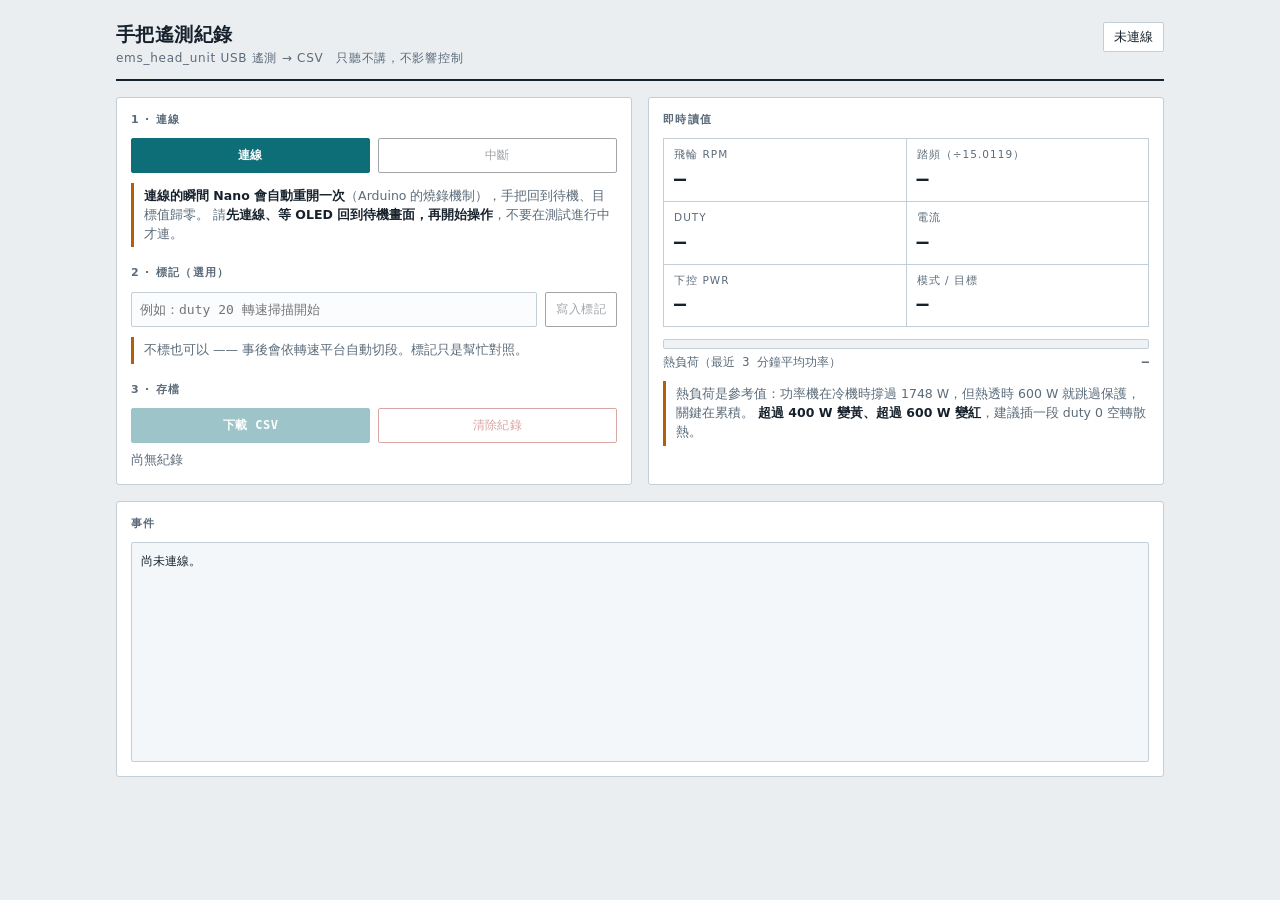
==== head_unit_logger.html @ 4ef879b7 "feat(arduino): FW 0.5 DUTY 按住改跳檔、放開才送；新增功率機記錄與對齊工具 DUTY 模式按住 ↑↓ 改成依序停靠 0/5/10/15/20/25/30/40/50/60/7" ====
<!doctype html>
<html lang="zh-Hant">
<head>
<meta charset="utf-8" />
<meta name="viewport" content="width=device-width,initial-scale=1" />
<title>EMS Bike — 手把遙測紀錄</title>
<style>
  :root{
    --paper:#eaeef1; --panel:#fff; --rule:#c3ced7; --ink:#16212c; --ink-soft:#5b6b7a;
    --signal:#0d6e78; --live:#b45f06; --fault:#a3231c; --warn:#b8860b;
    --mono:ui-monospace,"SF Mono","JetBrains Mono","Cascadia Mono",Consolas,monospace;
    --sans:system-ui,-apple-system,"Segoe UI","Noto Sans TC",sans-serif;
  }
  *{box-sizing:border-box}
  body{margin:0;background:var(--paper);color:var(--ink);font-family:var(--sans);font-size:14px;line-height:1.5}
  .wrap{max-width:1080px;margin:0 auto;padding:20px 16px 48px}
  header{display:flex;flex-wrap:wrap;gap:12px;align-items:baseline;justify-content:space-between;padding-bottom:12px;border-bottom:2px solid var(--ink)}
  h1{font-size:19px;margin:0;letter-spacing:.02em}
  h1 small{display:block;font-weight:400;font-size:12px;color:var(--ink-soft);letter-spacing:.06em}
  .pill{border:1px solid var(--rule);background:var(--panel);border-radius:2px;padding:4px 10px;font-family:var(--mono);font-size:13px}
  .pill[data-live="1"]{border-color:var(--signal);color:var(--signal);font-weight:600}
  .pill[data-fault="1"]{border-color:var(--fault);color:var(--fault);font-weight:600}

  .grid{display:grid;grid-template-columns:minmax(0,1fr) minmax(0,1fr);gap:16px;margin-top:16px}
  @media(max-width:820px){.grid{grid-template-columns:1fr}}
  .panel{background:var(--panel);border:1px solid var(--rule);border-radius:3px;padding:14px}
  .panel h2{font-size:11px;letter-spacing:.12em;text-transform:uppercase;color:var(--ink-soft);margin:0 0 10px;font-weight:600}
  .note{font-size:12.5px;color:var(--ink-soft);border-left:3px solid var(--live);padding:4px 0 4px 10px;margin:10px 0 0}
  .note b{color:var(--ink)}
  .bad{border-left-color:var(--fault)} .bad b{color:var(--fault)}

  .row{display:flex;gap:8px;flex-wrap:wrap;margin-top:10px}
  .row>*{flex:1 1 120px}
  input{width:100%;padding:7px 8px;border:1px solid var(--rule);border-radius:2px;background:#fbfcfd;font-family:var(--mono);font-size:13px;color:var(--ink)}
  button{padding:8px 10px;border:1px solid var(--ink);border-radius:2px;background:var(--panel);color:var(--ink);font-family:var(--mono);font-size:12px;letter-spacing:.04em;cursor:pointer}
  button:hover:not(:disabled){background:var(--ink);color:var(--panel)}
  button:disabled{opacity:.4;cursor:not-allowed}
  button:focus-visible{outline:2px solid var(--signal);outline-offset:2px}
  button.primary{background:var(--signal);border-color:var(--signal);color:#fff;font-weight:600}
  button.primary:hover:not(:disabled){background:#0a565e}
  button.danger{border-color:var(--fault);color:var(--fault)}
  button.danger:hover:not(:disabled){background:var(--fault);color:#fff}

  .readout{display:grid;grid-template-columns:repeat(2,minmax(0,1fr));gap:1px;background:var(--rule);border:1px solid var(--rule)}
  .readout div{background:var(--panel);padding:8px 10px}
  .readout .k{display:block;font-size:10.5px;letter-spacing:.1em;text-transform:uppercase;color:var(--ink-soft)}
  .readout .v{display:block;font-family:var(--mono);font-size:20px;font-weight:600;font-variant-numeric:tabular-nums}

  .heat{margin-top:12px}
  .heat .bar{height:10px;background:#eef2f5;border:1px solid var(--rule);border-radius:2px;overflow:hidden}
  .heat .fill{height:100%;width:0;background:var(--signal);transition:width .3s}
  .heat[data-lv="1"] .fill{background:var(--warn)}
  .heat[data-lv="2"] .fill{background:var(--fault)}
  .heat .txt{display:flex;justify-content:space-between;font-family:var(--mono);font-size:12px;margin-top:4px;color:var(--ink-soft)}
  .heat[data-lv="2"] .txt b{color:var(--fault)}
  @media (prefers-reduced-motion:reduce){.heat .fill{transition:none}}

  pre{font-family:var(--mono);font-size:12px;background:#f4f7f9;border:1px solid var(--rule);border-radius:2px;
      padding:9px;margin:10px 0 0;height:220px;overflow:auto;white-space:pre-wrap;word-break:break-all}
  .stats{font-family:var(--mono);font-size:12.5px;color:var(--ink-soft);margin-top:8px}
</style>
</head>
<body>
<div class="wrap">

<header>
  <h1>手把遙測紀錄<small>ems_head_unit USB 遙測 → CSV　只聽不講，不影響控制</small></h1>
  <span class="pill" id="linkPill">未連線</span>
</header>

<div id="ctxWarn"></div>

<div class="grid">
  <section class="panel">
    <h2>1 · 連線</h2>
    <div class="row">
      <button class="primary" id="btnOpen">連線</button>
      <button id="btnClose" disabled>中斷</button>
    </div>
    <p class="note"><b>連線的瞬間 Nano 會自動重開一次</b>（Arduino 的燒錄機制），手把回到待機、目標值歸零。
      請<b>先連線、等 OLED 回到待機畫面，再開始操作</b>，不要在測試進行中才連。</p>

    <h2 style="margin-top:18px">2 · 標記（選用）</h2>
    <div class="row">
      <input id="markText" placeholder="例如：duty 20 轉速掃描開始" />
      <button id="btnMark" disabled style="flex:0 0 auto">寫入標記</button>
    </div>
    <p class="note">不標也可以 —— 事後會依轉速平台自動切段。標記只是幫忙對照。</p>

    <h2 style="margin-top:18px">3 · 存檔</h2>
    <div class="row">
      <button class="primary" id="btnSave" disabled>下載 CSV</button>
      <button class="danger" id="btnClear" disabled>清除紀錄</button>
    </div>
    <div class="stats" id="stats">尚無紀錄</div>
    <div id="restore"></div>
  </section>

  <section class="panel">
    <h2>即時讀值</h2>
    <div class="readout">
      <div><span class="k">飛輪 RPM</span><span class="v" id="vRpm">—</span></div>
      <div><span class="k">踏頻（÷15.0119）</span><span class="v" id="vCad">—</span></div>
      <div><span class="k">DUTY</span><span class="v" id="vDuty">—</span></div>
      <div><span class="k">電流</span><span class="v" id="vMa">—</span></div>
      <div><span class="k">下控 PWR</span><span class="v" id="vPwr">—</span></div>
      <div><span class="k">模式 / 目標</span><span class="v" id="vMode">—</span></div>
    </div>
    <div class="heat" id="heat">
      <div class="bar"><div class="fill" id="heatFill"></div></div>
      <div class="txt"><span>熱負荷（最近 3 分鐘平均功率）</span><b id="heatVal">—</b></div>
    </div>
    <p class="note">熱負荷是參考值：功率機在冷機時撐過 1748 W，但熱透時 600 W 就跳過保護，關鍵在累積。
      <b>超過 400 W 變黃、超過 600 W 變紅</b>，建議插一段 duty 0 空轉散熱。</p>
  </section>
</div>

<section class="panel" style="margin-top:16px">
  <h2>事件</h2>
  <pre id="log">尚未連線。</pre>
</section>

</div>

<script>
/* 速比由齒數決定：52/16 × 97/21 = 1261/84。與 app.js 的 FLYWHEEL_RATIO 同一個數，改的話兩邊一起改。 */
const RATIO = 15.0119;
const MODE_NAME = ['KP', 'ERG', 'DUTY'];
const HEAT_WINDOW_MS = 180000;
const HEAT_WARN = 400, HEAT_HOT = 600;
const STORE_KEY = 'headUnitLogger.rows';

const $ = id => document.getElementById(id);
let port = null, reader = null, readableClosed = null;
let rows = [];              // CSV 資料列（不含表頭）
let heatBuf = [];           // [時間戳, 功率]
let lastStatusAt = 0;
let saveTimer = null;

const HEADER = 'pc_time,pc_epoch_ms,type,nano_ms,flywheel_rpm,cadence,pwr_w,current_ma,'
             + 'duty_pct,tgt_reported,target_local,mode,flags,err,link,vin_v,note';

function log(s) {
  const el = $('log');
  if (el.textContent === '尚未連線。') el.textContent = '';
  el.textContent += `[${fmtTime(new Date())}] ${s}\n`;
  el.scrollTop = el.scrollHeight;
}
const pad = (n, w = 2) => String(n).padStart(w, '0');
/* 本地時間到毫秒：功率機軟體記的是本地時間，兩邊在同一台電腦上才對得起來 */
function fmtTime(d) {
  return `${d.getFullYear()}-${pad(d.getMonth()+1)}-${pad(d.getDate())} `
       + `${pad(d.getHours())}:${pad(d.getMinutes())}:${pad(d.getSeconds())}.${pad(d.getMilliseconds(), 3)}`;
}
const csvText = s => '"' + String(s).replace(/"/g, '""') + '"';

function push(fields) {
  const d = new Date();
  rows.push([fmtTime(d), d.getTime(), ...fields].join(','));
  paintStats();
}

function handleLine(line) {
  const p = line.split(',');
  if (p[0] === 'S' && p.length >= 13) {
    const [, ms, rpm, watt, ma, dx10, tgt, target, mode, flags, err, link, vinMv] = p.map(Number);
    const cad = rpm / RATIO;
    push(['S', ms, rpm, cad.toFixed(2), watt, ma, (dx10/10).toFixed(1), tgt, target,
          MODE_NAME[mode] ?? mode, flags, err, link, (vinMv/1000).toFixed(2), '']);
    paint({ rpm, cad, watt, ma, dx10, tgt, mode, link });
    heatAdd(watt);
    lastStatusAt = Date.now();
  } else if (p[0] === 'E' && p.length >= 3) {
    const msg = p.slice(2).join(',');
    push(['E', p[1], '', '', '', '', '', '', '', '', '', '', '', '', csvText(msg)]);
    log('手把：' + msg);
  } else if (p[0] === 'R' && p.length >= 3) {
    push(['R', p[1], p[2], (Number(p[2])/RATIO).toFixed(2), '', '', '', '', '', '', '', '', '', '', '']);
  }
  /* 其他（開機雜訊、半行）直接略過 */
}

function paint(s) {
  $('vRpm').textContent = s.rpm;
  $('vCad').textContent = s.cad.toFixed(1);
  $('vDuty').textContent = (s.dx10/10).toFixed(1) + ' %';
  $('vMa').textContent = s.ma + ' mA';
  $('vPwr').textContent = s.watt + ' W';
  const mn = MODE_NAME[s.mode] ?? s.mode;
  $('vMode').textContent = mn === 'DUTY' ? `${mn} ${(s.tgt/10).toFixed(1)}%`
                         : mn === 'KP'   ? `${mn} ${(s.tgt/10).toFixed(1)}`
                         : `${mn} ${s.tgt} W`;
  const pill = $('linkPill');
  pill.textContent = s.link ? '連線中 · 下控回報正常' : '連線中 · 下控 LINK LOST';
  pill.dataset.live = s.link ? '1' : '0';
  pill.dataset.fault = s.link ? '0' : '1';
}

function heatAdd(w) {
  const now = Date.now();
  heatBuf.push([now, w]);
  while (heatBuf.length && now - heatBuf[0][0] > HEAT_WINDOW_MS) heatBuf.shift();
  const avg = heatBuf.reduce((a, x) => a + x[1], 0) / heatBuf.length;
  const span = (now - heatBuf[0][0]) / 1000;
  $('heatVal').textContent = `${avg.toFixed(0)} W` + (span < 170 ? `（累積 ${span.toFixed(0)} 秒）` : '');
  $('heatFill').style.width = Math.min(100, avg / 8) + '%';      // 800 W 滿格
  $('heat').dataset.lv = avg > HEAT_HOT ? '2' : avg > HEAT_WARN ? '1' : '0';
}

function paintStats() {
  const n = rows.length;
  if (!n) { $('stats').textContent = '尚無紀錄'; return; }
  const first = rows[0].split(',')[0], last = rows[n-1].split(',')[0];
  const nS = rows.filter(r => r.split(',')[2] === 'S').length;
  $('stats').textContent = `${n} 筆（遙測 ${nS}）　${first.slice(11, 19)} → ${last.slice(11, 19)}`;
  $('btnSave').disabled = false;
  $('btnClear').disabled = false;
}

/* 每 10 秒備份到瀏覽器。分頁當掉或被關掉時，下次打開可以把資料救回來。 */
function backup() {
  try { localStorage.setItem(STORE_KEY, rows.join('\n')); }
  catch (e) { log('自動備份失敗（' + e.name + '），請盡快下載 CSV。'); }
}
function offerRestore() {
  let saved = null;
  try { saved = localStorage.getItem(STORE_KEY); } catch (e) { return; }
  if (!saved) return;
  const n = saved.split('\n').length;
  const box = $('restore');
  box.innerHTML = `<p class="note"><b>找到上次未清除的紀錄 ${n} 筆。</b></p>`
                + '<div class="row"><button id="btnRestoreDl">下載上次紀錄</button>'
                + '<button id="btnRestoreDrop" class="danger">丟棄</button></div>';
  $('btnRestoreDl').onclick = () => download(saved, '上次');
  $('btnRestoreDrop').onclick = () => {
    try { localStorage.removeItem(STORE_KEY); } catch (e) {}
    box.innerHTML = '';
  };
}

function download(body, tag) {
  const d = new Date();
  const name = `head_unit_${d.getFullYear()}${pad(d.getMonth()+1)}${pad(d.getDate())}_`
             + `${pad(d.getHours())}${pad(d.getMinutes())}${tag ? '_' + tag : ''}.csv`;
  /* 加 BOM，Excel 直接開中文才不會變亂碼 */
  const blob = new Blob(['﻿' + HEADER + '\n' + body + '\n'], { type: 'text/csv;charset=utf-8' });
  const a = document.createElement('a');
  a.href = URL.createObjectURL(blob); a.download = name; a.click();
  setTimeout(() => URL.revokeObjectURL(a.href), 1000);
  log('已下載 ' + name);
}

async function openPort() {
  if (!('serial' in navigator)) { log('這個瀏覽器沒有 Web Serial，請改用 Chrome 或 Edge。'); return; }
  let picked = null;
  try {
    picked = await navigator.serial.requestPort();
    await picked.open({ baudRate: 115200 });
    port = picked;
    log('串口已開啟 @ 115200。Nano 正在重開，約 2 秒後開始收到資料。');
    $('btnOpen').disabled = true; $('btnClose').disabled = false; $('btnMark').disabled = false;
    $('linkPill').textContent = '連線中 · 等待資料'; $('linkPill').dataset.live = '0';
    saveTimer = setInterval(backup, 10000);
    readLoop();
  } catch (e) {
    if (e.name === 'NotFoundError') log('已取消選擇串口。');
    else log('開啟失敗：' + e.message + '（該埠可能正被 Arduino IDE 的序列埠監控視窗佔用）');
  }
}

async function readLoop() {
  const dec = new TextDecoderStream();
  readableClosed = port.readable.pipeTo(dec.writable).catch(() => {});
  reader = dec.readable.getReader();
  let buf = '';
  try {
    for (;;) {
      const { value, done } = await reader.read();
      if (done) break;
      buf += value;
      let i;
      while ((i = buf.indexOf('\n')) >= 0) {
        const line = buf.slice(0, i).replace(/\r$/, '');
        buf = buf.slice(i + 1);
        if (line) handleLine(line);
      }
    }
  } catch (e) {
    log('讀取中斷：' + e.message + '（USB 被拔掉？）');
  }
}

async function closePort() {
  /* 每一步各自 try/catch，任一步失敗都不擋住後面的清理（同 uart_test.html 的教訓） */
  if (saveTimer) { clearInterval(saveTimer); saveTimer = null; }
  backup();
  if (reader) { try { await reader.cancel(); } catch (e) {} reader = null; }
  if (readableClosed) { try { await readableClosed; } catch (e) {} readableClosed = null; }
  if (port) { try { await port.close(); } catch (e) { log('關閉失敗：' + e.message); } port = null; }
  $('btnOpen').disabled = false; $('btnClose').disabled = true; $('btnMark').disabled = true;
  $('linkPill').textContent = '未連線'; $('linkPill').dataset.live = '0'; $('linkPill').dataset.fault = '0';
  log('已中斷。紀錄仍保留，可下載。');
}

/* 一秒沒收到 S 就提示 —— 手把每 0.5 秒送一次，超過代表 USB 或手把有狀況 */
setInterval(() => {
  if (port && lastStatusAt && Date.now() - lastStatusAt > 2000) {
    $('linkPill').textContent = '連線中 · 超過 2 秒沒有遙測';
    $('linkPill').dataset.live = '0'; $('linkPill').dataset.fault = '1';
  }
}, 1000);

$('btnOpen').onclick = openPort;
$('btnClose').onclick = closePort;
$('btnMark').onclick = () => {
  const t = $('markText').value.trim();
  if (!t) return;
  push(['M', '', '', '', '', '', '', '', '', '', '', '', '', '', csvText(t)]);
  log('標記：' + t);
  $('markText').value = '';
};
$('markText').addEventListener('keydown', e => { if (e.key === 'Enter') $('btnMark').click(); });
$('btnSave').onclick = () => download(rows.join('\n'), '');
$('btnClear').onclick = () => {
  if (!confirm(`清除目前 ${rows.length} 筆紀錄？請確認已經下載過。`)) return;
  rows = []; heatBuf = [];
  try { localStorage.removeItem(STORE_KEY); } catch (e) {}
  paintStats(); $('btnSave').disabled = true; $('btnClear').disabled = true;
  log('紀錄已清除。');
};
window.addEventListener('beforeunload', e => {
  if (rows.length) { backup(); e.preventDefault(); e.returnValue = ''; }
});

(function checkCtx() {
  const box = $('ctxWarn');
  if (!('serial' in navigator)) {
    box.innerHTML = '<p class="note bad"><b>這個瀏覽器不支援 Web Serial。</b>請用 Chrome 或 Edge（桌機版）。</p>';
  } else if (!window.isSecureContext) {
    box.innerHTML = '<p class="note bad"><b>目前不是安全來源，Web Serial 會被擋掉。</b>'
                  + '請直接雙擊開啟本檔（file://），或用 https 網址開啟。</p>';
  }
})();
offerRestore();
</script>
</body>
</html>
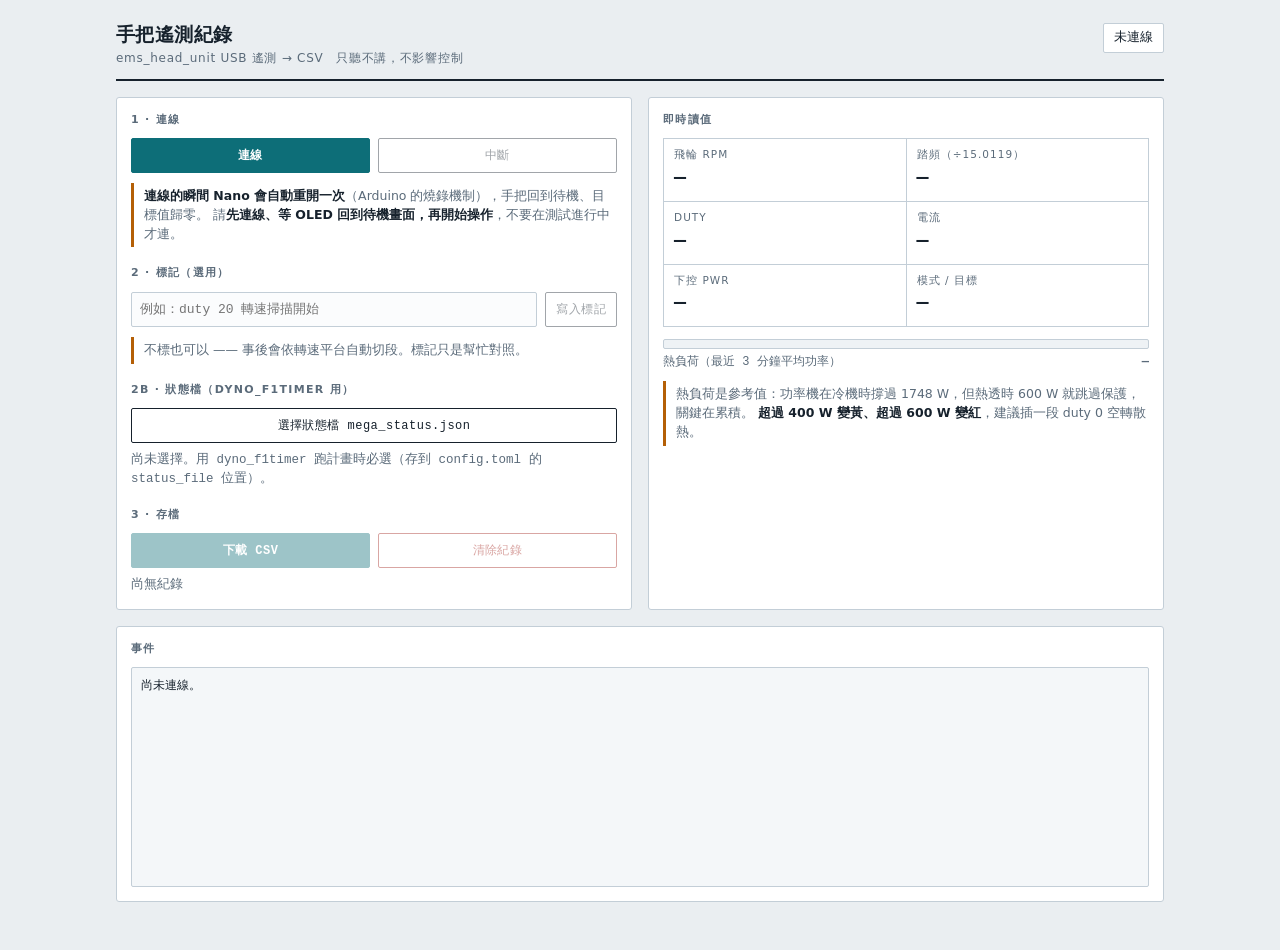
==== commit 18a2aa83: "feat: 同步 Mega FW 0.11M、記錄頁 0.11M 與 dyno_f1timer v2 10/14～10/16 使用者與 Grok bot 在 repo 外另做的版本，收回 repo： " ====
--- a/head_unit_logger.html
+++ b/head_unit_logger.html
@@ -87,6 +87,13 @@
     </div>
     <p class="note">不標也可以 —— 事後會依轉速平台自動切段。標記只是幫忙對照。</p>
 
+    <h2 style="margin-top:18px">2b · 狀態檔（dyno_f1timer 用）</h2>
+    <div class="row">
+      <button id="btnStatus">選擇狀態檔 mega_status.json</button>
+    </div>
+    <div class="stats" id="statusInfo">尚未選擇。用 dyno_f1timer 跑計畫時必選（存到 config.toml 的 status_file 位置）。</div>
+    <div id="statusErr"></div>
+
     <h2 style="margin-top:18px">3 · 存檔</h2>
     <div class="row">
       <button class="primary" id="btnSave" disabled>下載 CSV</button>
@@ -138,7 +145,10 @@
 let saveTimer = null;
 
 const HEADER = 'pc_time,pc_epoch_ms,type,nano_ms,flywheel_rpm,cadence,pwr_w,current_ma,'
-             + 'duty_pct,tgt_reported,target_local,mode,flags,err,link,vin_v,note';
+             + 'duty_pct,tgt_reported,target_local,mode,flags,err,link,vin_v,note,'
+             + 'plan,grp,seg,rest,hold,seq,step,sel';   // FW 0.11M 起追加（舊 FW 這 8 欄留空）
+const PLAN_NAME = ['', '60A', '60B', 'COMP'];
+const NO_PLAN = ['', '', '', '', '', '', '', ''];
 
 function log(s) {
   const el = $('log');
@@ -165,17 +175,25 @@
   if (p[0] === 'S' && p.length >= 13) {
     const [, ms, rpm, watt, ma, dx10, tgt, target, mode, flags, err, link, vinMv] = p.map(Number);
     const cad = rpm / RATIO;
+    /* FW 0.11M：第 14～20 欄 plan,grp,seg,rest,hold,seq,step；plan 存名字（60A/60B/COMP），0 = 空白 */
+    const pl = p.length >= 20
+      ? [PLAN_NAME[Number(p[13])] ?? p[13], ...p.slice(14, 20).map(x => x.trim()),
+         p.length >= 21 ? (PLAN_NAME[Number(p[20])] ?? p[20]) : '']
+      : NO_PLAN;
+    statusOnS(p);
+    statusKick();
     push(['S', ms, rpm, cad.toFixed(2), watt, ma, (dx10/10).toFixed(1), tgt, target,
-          MODE_NAME[mode] ?? mode, flags, err, link, (vinMv/1000).toFixed(2), '']);
+          MODE_NAME[mode] ?? mode, flags, err, link, (vinMv/1000).toFixed(2), '', ...pl]);
     paint({ rpm, cad, watt, ma, dx10, tgt, mode, link });
     heatAdd(watt);
     lastStatusAt = Date.now();
   } else if (p[0] === 'E' && p.length >= 3) {
     const msg = p.slice(2).join(',');
-    push(['E', p[1], '', '', '', '', '', '', '', '', '', '', '', '', csvText(msg)]);
+    push(['E', p[1], '', '', '', '', '', '', '', '', '', '', '', '', csvText(msg), ...NO_PLAN]);
+    statusOnE(Number(p[1]), msg);
     log('手把：' + msg);
   } else if (p[0] === 'R' && p.length >= 3) {
-    push(['R', p[1], p[2], (Number(p[2])/RATIO).toFixed(2), '', '', '', '', '', '', '', '', '', '', '']);
+    push(['R', p[1], p[2], (Number(p[2])/RATIO).toFixed(2), '', '', '', '', '', '', '', '', '', '', '', ...NO_PLAN]);
   }
   /* 其他（開機雜訊、半行）直接略過 */
 }
@@ -312,10 +330,92 @@
 
 $('btnOpen').onclick = openPort;
 $('btnClose').onclick = closePort;
+/* ==================== 0.11M：mega_status.json（給 dyno_f1timer） ====================
+   File System Access API（Chrome / Edge）：使用者按一次選檔，之後每 1 s 覆寫一次。
+   createWritable() 寫到暫存檔、close() 才原子取代，f1timer 不會讀到半份 JSON。
+   寫入失敗：紅字顯示並繼續重試；f1timer 會因為檔案超過 3 s 沒更新而停止自動。 */
+const STATUS_MS = 1000;
+let statusHandle = null, statusBusy = false, statusTimer = null, statusLastAt = 0;
+/* REVIEW_4 R4-H1：分頁被遮住 / 最小化時 Chrome 會把 setInterval 節流到每分鐘一次。
+   改成收到 S 行（串口 I/O 推進，不受計時器節流）就寫，最多每秒一次；setInterval 只當備援。 */
+function statusKick() {
+  statusWatchdog();
+  if (statusHandle && !statusBusy && Date.now() - statusLastAt >= STATUS_MS) writeStatus();
+}
+const st = { s: null, sAtPc: 0, prevMs: null, backwards: 0, events: [], fw: '', boots: 0,
+             grpKey: '', grpSincePc: 0, writes: 0 };
+function statusOnS(p) {
+  const n = p.slice(1).map(Number);
+  const ms = n[0];
+  if (st.prevMs !== null && ms < st.prevMs) st.backwards++;          // millis 倒退 = Mega 重開
+  st.prevMs = ms;
+  st.s = { nano_ms: ms, link: n[10], ncols: p.length,
+           plan: p.length >= 20 ? n[12] : null, grp: p.length >= 20 ? n[13] : null,
+           seg: p.length >= 20 ? n[14] : null, rest: p.length >= 20 ? n[15] : null,
+           hold: p.length >= 20 ? n[16] : null, seq: p.length >= 20 ? n[17] : null,
+           step: p.length >= 20 ? n[18] : null, sel: p.length >= 21 ? n[19] : null };
+  st.sAtPc = Date.now();
+  const key = `${st.s.plan}/${st.s.grp}`;
+  if (key !== st.grpKey) { st.grpKey = key; st.grpSincePc = Date.now(); }
+}
+function statusOnE(ms, msg) {
+  st.events.push({ nano_ms: ms, pc_ms: Date.now(), msg });
+  if (st.events.length > 30) st.events.shift();
+  const m = /^BOOT FW (\S+)/.exec(msg);
+  if (m) { st.boots++; st.fw = m[1]; }
+  /* 換組事件（P60A G3/11 TEST）比 S 行早最多 0.5 s 到，用它當換組時刻 */
+  const g = /^P(\S+) G(\d+)\//.exec(msg);
+  if (g) { const id = PLAN_NAME.indexOf(g[1]); const key = `${id}/${g[2]}`;
+           if (key !== st.grpKey) { st.grpKey = key; st.grpSincePc = Date.now(); } }
+}
+function statusErr(t) {
+  $('statusErr').innerHTML = t ? `<p class="note" style="color:#c00;font-weight:bold">⚠ 狀態檔寫入失敗：${t}（dyno_f1timer 會停止自動）</p>` : '';
+}
+/* REVIEW_5 R5-L1：createWritable()/close() 永遠不回來時 statusBusy 會卡死 → 5 s 看門狗強制放開並顯示紅字。
+   用 statusGen 區分：被看門狗放棄的那次寫入之後才回來，也不會改到 statusBusy。 */
+const STATUS_WATCHDOG_MS = 5000;
+let statusGen = 0;
+function statusWatchdog() {
+  if (statusBusy && Date.now() - statusLastAt > STATUS_WATCHDOG_MS) {
+    statusGen++; statusBusy = false;
+    statusErr(`寫入超過 ${STATUS_WATCHDOG_MS / 1000} s 沒完成（檔案被鎖或安全檢查卡住），已放棄這次、繼續重試`);
+    log('狀態檔寫入逾時，看門狗放開');
+  }
+}
+async function writeStatus() {
+  statusWatchdog();
+  if (!statusHandle || statusBusy) return;
+  statusBusy = true; statusLastAt = Date.now();
+  const gen = statusGen;
+  try {
+    const body = JSON.stringify({ schema: 1, pc_epoch_ms: Date.now(), s_at_pc_ms: st.sAtPc,
+      fw: st.fw, boots: st.boots, millis_backwards: st.backwards, s: st.s,
+      grp_since_pc_ms: st.grpSincePc, events: st.events, writes: ++st.writes });
+    const w = await statusHandle.createWritable();
+    await w.write(body); await w.close();
+    if (gen === statusGen) {
+      statusErr('');
+      $('statusInfo').textContent = `寫入中：${statusHandle.name}　第 ${st.writes} 次　${fmtTime(new Date())}`;
+    }
+  } catch (e) {
+    statusErr(`${e.name}: ${e.message}`);
+    log('狀態檔寫入失敗：' + e.message);
+  } finally { if (gen === statusGen) statusBusy = false; }
+}
+$('btnStatus').onclick = async () => {
+  if (!('showSaveFilePicker' in window)) { statusErr('這個瀏覽器不支援 File System Access API，請用 Chrome 或 Edge'); return; }
+  try {
+    statusHandle = await window.showSaveFilePicker({ suggestedName: 'mega_status.json',
+      types: [{ description: 'JSON', accept: { 'application/json': ['.json'] } }] });
+    if (!statusTimer) statusTimer = setInterval(writeStatus, STATUS_MS);
+    writeStatus();
+  } catch (e) { if (e.name !== 'AbortError') statusErr(`${e.name}: ${e.message}`); }
+};
+
 $('btnMark').onclick = () => {
   const t = $('markText').value.trim();
   if (!t) return;
-  push(['M', '', '', '', '', '', '', '', '', '', '', '', '', '', csvText(t)]);
+  push(['M', '', '', '', '', '', '', '', '', '', '', '', '', '', csvText(t), ...NO_PLAN]);
   log('標記：' + t);
   $('markText').value = '';
 };
